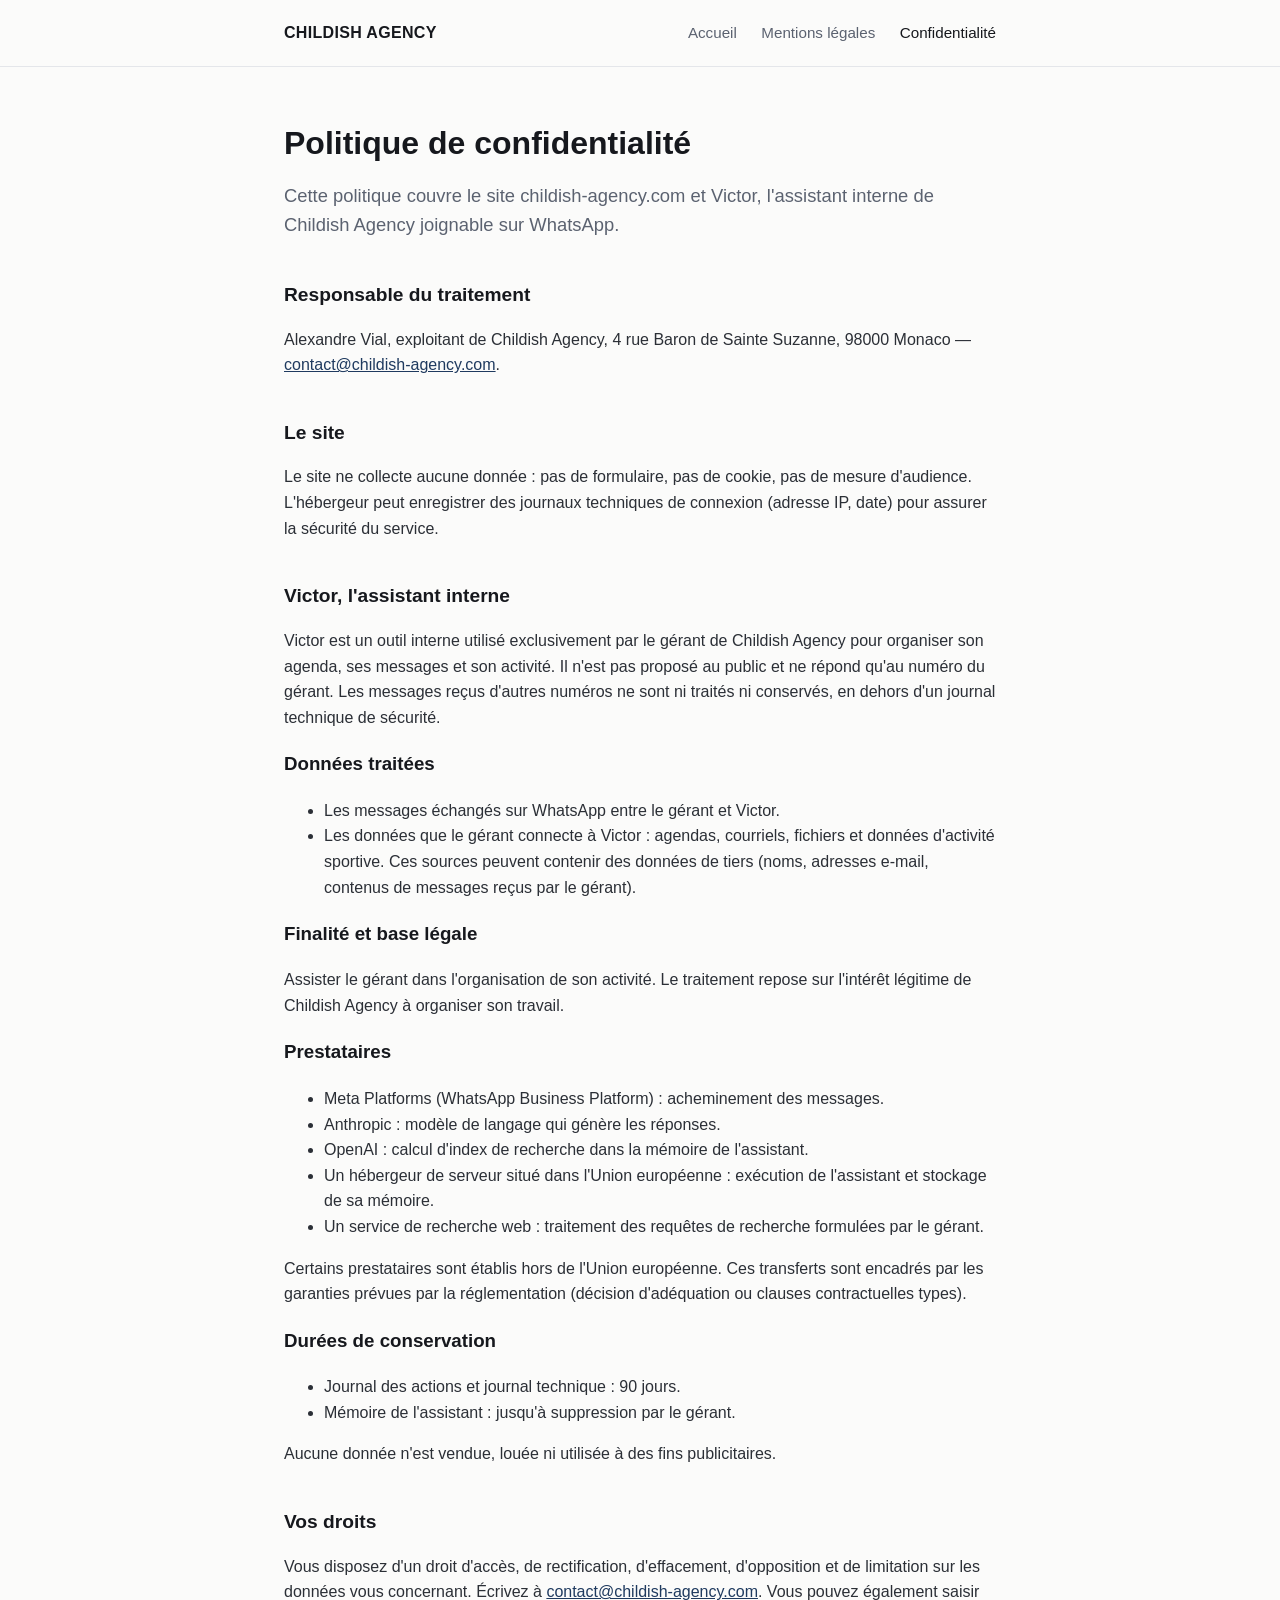
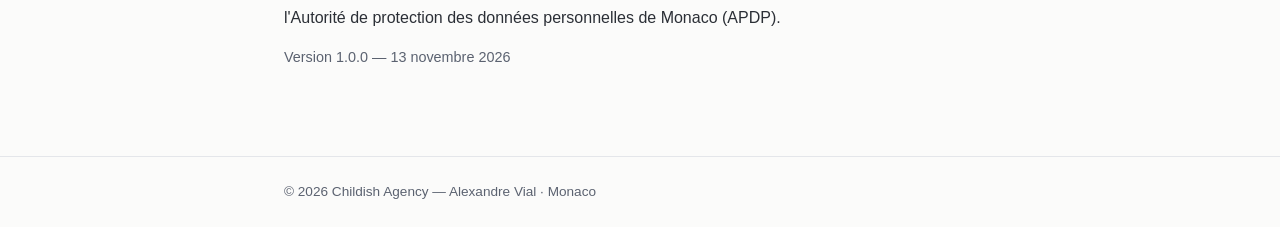
==== confidentialite.html @ 38850177 "Initial site v1.0.0: home, legal notice, privacy policy Co-Authored-By: Claude Opus 5.5 <noreply@ant" ====
<!DOCTYPE html>
<!-- © 2026 Alexandre Vial — Childish Agency. Tous droits réservés. v1.0.0 -->
<!-- owner: alexandre-vial / childish-site / 1.0.0 / 7c1d4e9a2b -->
<html lang="fr">
<head>
  <meta charset="utf-8">
  <meta name="viewport" content="width=device-width, initial-scale=1">
  <title>Politique de confidentialité — Childish Agency</title>
  <link rel="stylesheet" href="style.css">
</head>
<body>
  <header>
    <div class="wrap">
      <a class="brand" href="/">CHILDISH AGENCY</a>
      <nav>
        <a href="/">Accueil</a>
        <a href="mentions-legales.html">Mentions légales</a>
        <a href="confidentialite.html" aria-current="page">Confidentialité</a>
      </nav>
    </div>
  </header>

  <main>
    <div class="wrap">
      <h1>Politique de confidentialité</h1>
      <p class="lead">Cette politique couvre le site childish-agency.com et Victor, l'assistant interne de Childish Agency joignable sur WhatsApp.</p>

      <h2>Responsable du traitement</h2>
      <p>Alexandre Vial, exploitant de Childish Agency, 4 rue Baron de Sainte Suzanne, 98000 Monaco — <a href="mailto:contact@childish-agency.com">contact@childish-agency.com</a>.</p>

      <h2>Le site</h2>
      <p>Le site ne collecte aucune donnée : pas de formulaire, pas de cookie, pas de mesure d'audience. L'hébergeur peut enregistrer des journaux techniques de connexion (adresse IP, date) pour assurer la sécurité du service.</p>

      <h2>Victor, l'assistant interne</h2>
      <p>Victor est un outil interne utilisé exclusivement par le gérant de Childish Agency pour organiser son agenda, ses messages et son activité. Il n'est pas proposé au public et ne répond qu'au numéro du gérant. Les messages reçus d'autres numéros ne sont ni traités ni conservés, en dehors d'un journal technique de sécurité.</p>

      <h3>Données traitées</h3>
      <ul>
        <li>Les messages échangés sur WhatsApp entre le gérant et Victor.</li>
        <li>Les données que le gérant connecte à Victor : agendas, courriels, fichiers et données d'activité sportive. Ces sources peuvent contenir des données de tiers (noms, adresses e-mail, contenus de messages reçus par le gérant).</li>
      </ul>

      <h3>Finalité et base légale</h3>
      <p>Assister le gérant dans l'organisation de son activité. Le traitement repose sur l'intérêt légitime de Childish Agency à organiser son travail.</p>

      <h3>Prestataires</h3>
      <ul>
        <li>Meta Platforms (WhatsApp Business Platform) : acheminement des messages.</li>
        <li>Anthropic : modèle de langage qui génère les réponses.</li>
        <li>OpenAI : calcul d'index de recherche dans la mémoire de l'assistant.</li>
        <li>Un hébergeur de serveur situé dans l'Union européenne : exécution de l'assistant et stockage de sa mémoire.</li>
        <li>Un service de recherche web : traitement des requêtes de recherche formulées par le gérant.</li>
      </ul>
      <p>Certains prestataires sont établis hors de l'Union européenne. Ces transferts sont encadrés par les garanties prévues par la réglementation (décision d'adéquation ou clauses contractuelles types).</p>

      <h3>Durées de conservation</h3>
      <ul>
        <li>Journal des actions et journal technique : 90 jours.</li>
        <li>Mémoire de l'assistant : jusqu'à suppression par le gérant.</li>
      </ul>
      <p>Aucune donnée n'est vendue, louée ni utilisée à des fins publicitaires.</p>

      <h2>Vos droits</h2>
      <p>Vous disposez d'un droit d'accès, de rectification, d'effacement, d'opposition et de limitation sur les données vous concernant. Écrivez à <a href="mailto:contact@childish-agency.com">contact@childish-agency.com</a>. Vous pouvez également saisir l'Autorité de protection des données personnelles de Monaco (APDP).</p>

      <p class="meta">Version 1.0.0 — 13 novembre 2026</p>
    </div>
  </main>

  <footer>
    <div class="wrap">© 2026 Childish Agency — Alexandre Vial · Monaco</div>
  </footer>
</body>
</html>
---- style.css ----
/* © 2026 Alexandre Vial — Childish Agency. Tous droits réservés. v1.0.0 */
/* owner: alexandre-vial / childish-site / 1.0.0 */
:root {
  --ink: #16181d;
  --muted: #5b6270;
  --line: #e4e6ea;
  --bg: #fbfbfa;
  --accent: #1f3a5f;
}
* { box-sizing: border-box; }
html { -webkit-text-size-adjust: 100%; }
body {
  margin: 0;
  font-family: -apple-system, BlinkMacSystemFont, "Helvetica Neue", Arial, sans-serif;
  color: var(--ink);
  background: var(--bg);
  line-height: 1.6;
}
.wrap { max-width: 760px; margin: 0 auto; padding: 0 24px; }
header { border-bottom: 1px solid var(--line); }
header .wrap { display: flex; justify-content: space-between; align-items: center; padding-top: 20px; padding-bottom: 20px; }
.brand { font-weight: 700; letter-spacing: 0.02em; color: var(--ink); text-decoration: none; }
nav a { color: var(--muted); text-decoration: none; margin-left: 20px; font-size: 0.95rem; }
nav a:hover, nav a[aria-current="page"] { color: var(--ink); }
main { padding: 56px 0 72px; }
h1 { font-size: 2rem; line-height: 1.25; margin: 0 0 16px; }
h2 { font-size: 1.2rem; margin: 40px 0 8px; }
p, li { color: #2b2f36; }
.lead { font-size: 1.15rem; color: var(--muted); margin-bottom: 40px; }
.cards { display: grid; gap: 16px; grid-template-columns: repeat(auto-fit, minmax(210px, 1fr)); }
.card { background: #fff; border: 1px solid var(--line); border-radius: 10px; padding: 20px; }
.card h3 { margin: 0 0 8px; font-size: 1rem; }
.card p { margin: 0; font-size: 0.95rem; color: var(--muted); }
a { color: var(--accent); }
dl { display: grid; grid-template-columns: max-content 1fr; gap: 6px 20px; }
dt { color: var(--muted); }
dd { margin: 0; }
.meta { color: var(--muted); font-size: 0.9rem; }
footer { border-top: 1px solid var(--line); padding: 24px 0; font-size: 0.85rem; color: var(--muted); }
footer a { color: var(--muted); }
@media (max-width: 520px) {
  header .wrap { flex-direction: column; align-items: flex-start; gap: 8px; }
  nav a { margin: 0 16px 0 0; }
  dl { grid-template-columns: 1fr; }
  dt { margin-top: 8px; }
}
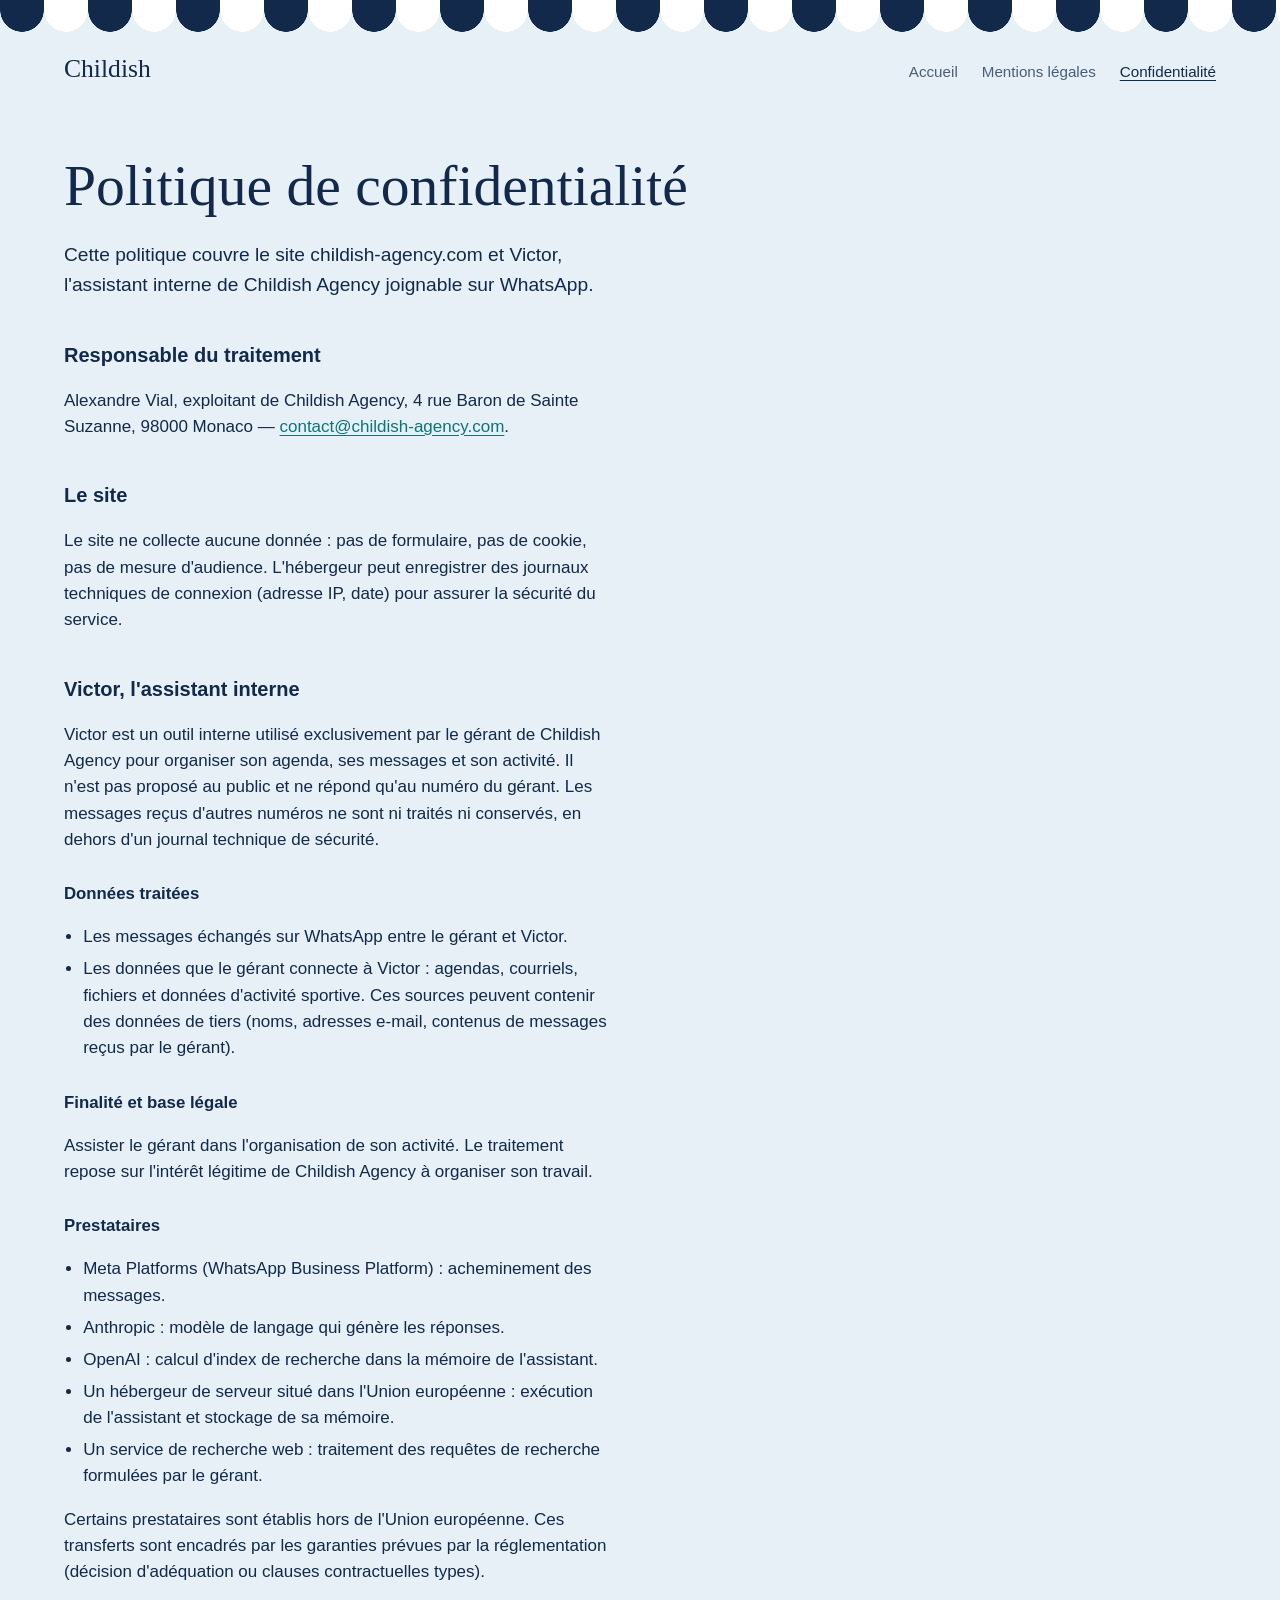
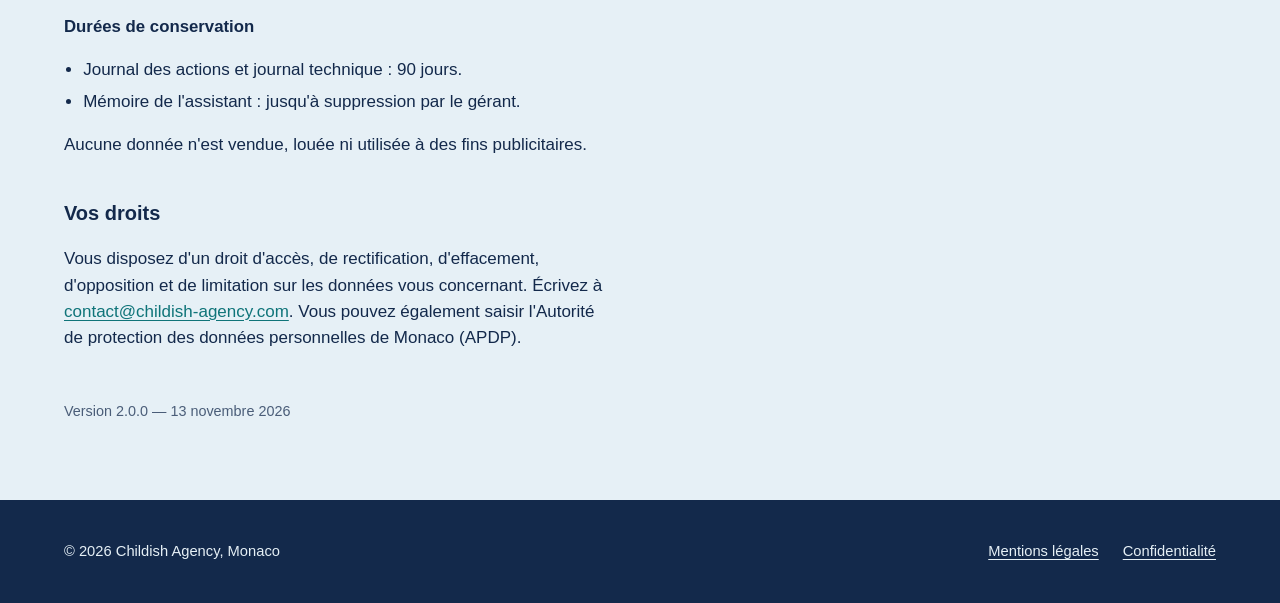
==== commit bece84dc: "Redesign v2.0.0: Riviera awning identity, self-hosted fonts Co-Authored-By: Claude Opus 5.5 <noreply" ====
--- a/confidentialite.html
+++ b/confidentialite.html
@@ -1,29 +1,30 @@
 <!DOCTYPE html>
-<!-- © 2026 Alexandre Vial — Childish Agency. Tous droits réservés. v1.0.0 -->
-<!-- owner: alexandre-vial / childish-site / 1.0.0 / 7c1d4e9a2b -->
+<!-- © 2026 Alexandre Vial — Childish Agency. Tous droits réservés. v2.0.0 -->
+<!-- owner: alexandre-vial / childish-site / 2.0.0 / 7c1d4e9a2b -->
 <html lang="fr">
 <head>
   <meta charset="utf-8">
   <meta name="viewport" content="width=device-width, initial-scale=1">
   <title>Politique de confidentialité — Childish Agency</title>
+  <meta name="theme-color" content="#13294b">
   <link rel="stylesheet" href="style.css">
 </head>
 <body>
-  <header>
-    <div class="wrap">
-      <a class="brand" href="/">CHILDISH AGENCY</a>
-      <nav>
-        <a href="/">Accueil</a>
-        <a href="mentions-legales.html">Mentions légales</a>
-        <a href="confidentialite.html" aria-current="page">Confidentialité</a>
-      </nav>
-    </div>
+  <div class="awning awning--slim" aria-hidden="true"></div>
+
+  <header class="wrap site-head">
+    <a class="mark" href="/" aria-label="Childish Agency, accueil">Childish</a>
+    <nav aria-label="Navigation principale">
+      <a href="/">Accueil</a>
+      <a href="mentions-legales.html">Mentions légales</a>
+      <a href="confidentialite.html" aria-current="page">Confidentialité</a>
+    </nav>
   </header>
 
-  <main>
-    <div class="wrap">
+  <main class="wrap page">
       <h1>Politique de confidentialité</h1>
-      <p class="lead">Cette politique couvre le site childish-agency.com et Victor, l'assistant interne de Childish Agency joignable sur WhatsApp.</p>
+      <div class="prose">
+      <p class="intro">Cette politique couvre le site childish-agency.com et Victor, l'assistant interne de Childish Agency joignable sur WhatsApp.</p>
 
       <h2>Responsable du traitement</h2>
       <p>Alexandre Vial, exploitant de Childish Agency, 4 rue Baron de Sainte Suzanne, 98000 Monaco — <a href="mailto:contact@childish-agency.com">contact@childish-agency.com</a>.</p>
@@ -63,12 +64,18 @@
       <h2>Vos droits</h2>
       <p>Vous disposez d'un droit d'accès, de rectification, d'effacement, d'opposition et de limitation sur les données vous concernant. Écrivez à <a href="mailto:contact@childish-agency.com">contact@childish-agency.com</a>. Vous pouvez également saisir l'Autorité de protection des données personnelles de Monaco (APDP).</p>
 
-      <p class="meta">Version 1.0.0 — 13 novembre 2026</p>
-    </div>
+      <p class="version">Version 2.0.0 — 13 novembre 2026</p>
+      </div>
   </main>
 
-  <footer>
-    <div class="wrap">© 2026 Childish Agency — Alexandre Vial · Monaco</div>
+  <footer class="site-foot">
+    <div class="wrap">
+      <p>© 2026 Childish Agency, Monaco</p>
+      <nav aria-label="Informations légales">
+        <a href="mentions-legales.html">Mentions légales</a>
+        <a href="confidentialite.html">Confidentialité</a>
+      </nav>
+    </div>
   </footer>
 </body>
 </html>
--- a/style.css
+++ b/style.css
@@ -1,46 +1,186 @@
-/* © 2026 Alexandre Vial — Childish Agency. Tous droits réservés. v1.0.0 */
-/* owner: alexandre-vial / childish-site / 1.0.0 */
+/* © 2026 Alexandre Vial — Childish Agency. Tous droits réservés. v2.0.0 */
+/* owner: alexandre-vial / childish-site / 2.0.0 / 7c1d4e9a2b */
+
+@font-face {
+  font-family: "Shrikhand";
+  src: url("fonts/shrikhand-latin-400-normal.woff2") format("woff2");
+  font-weight: 400; font-style: normal; font-display: swap;
+}
+@font-face {
+  font-family: "Schibsted Grotesk";
+  src: url("fonts/schibsted-grotesk-latin-400-normal.woff2") format("woff2");
+  font-weight: 400; font-style: normal; font-display: swap;
+}
+@font-face {
+  font-family: "Schibsted Grotesk";
+  src: url("fonts/schibsted-grotesk-latin-500-normal.woff2") format("woff2");
+  font-weight: 500; font-style: normal; font-display: swap;
+}
+@font-face {
+  font-family: "Schibsted Grotesk";
+  src: url("fonts/schibsted-grotesk-latin-700-normal.woff2") format("woff2");
+  font-weight: 700; font-style: normal; font-display: swap;
+}
+
 :root {
-  --ink: #16181d;
-  --muted: #5b6270;
-  --line: #e4e6ea;
-  --bg: #fbfbfa;
-  --accent: #1f3a5f;
+  --marine: #13294b;   /* ink */
+  --ciel: #e6f0f6;     /* page */
+  --citron: #f3d547;   /* contact, buttons */
+  --blanc: #ffffff;
+  --piscine: #0f7479;  /* links, focus */
+  --brume: #4a5d78;    /* secondary text */
+
+  --display: "Shrikhand", Georgia, serif;
+  --text: "Schibsted Grotesk", -apple-system, "Helvetica Neue", Arial, sans-serif;
+
+  --stripe: 44px;
+  --scallop: 22px;
+  --measure: 34rem;
 }
+
 * { box-sizing: border-box; }
 html { -webkit-text-size-adjust: 100%; }
 body {
   margin: 0;
-  font-family: -apple-system, BlinkMacSystemFont, "Helvetica Neue", Arial, sans-serif;
-  color: var(--ink);
-  background: var(--bg);
-  line-height: 1.6;
+  background: var(--ciel);
+  color: var(--marine);
+  font-family: var(--text);
+  font-size: 1.0625rem;
+  line-height: 1.55;
 }
-.wrap { max-width: 760px; margin: 0 auto; padding: 0 24px; }
-header { border-bottom: 1px solid var(--line); }
-header .wrap { display: flex; justify-content: space-between; align-items: center; padding-top: 20px; padding-bottom: 20px; }
-.brand { font-weight: 700; letter-spacing: 0.02em; color: var(--ink); text-decoration: none; }
-nav a { color: var(--muted); text-decoration: none; margin-left: 20px; font-size: 0.95rem; }
-nav a:hover, nav a[aria-current="page"] { color: var(--ink); }
-main { padding: 56px 0 72px; }
-h1 { font-size: 2rem; line-height: 1.25; margin: 0 0 16px; }
-h2 { font-size: 1.2rem; margin: 40px 0 8px; }
-p, li { color: #2b2f36; }
-.lead { font-size: 1.15rem; color: var(--muted); margin-bottom: 40px; }
-.cards { display: grid; gap: 16px; grid-template-columns: repeat(auto-fit, minmax(210px, 1fr)); }
-.card { background: #fff; border: 1px solid var(--line); border-radius: 10px; padding: 20px; }
-.card h3 { margin: 0 0 8px; font-size: 1rem; }
-.card p { margin: 0; font-size: 0.95rem; color: var(--muted); }
-a { color: var(--accent); }
-dl { display: grid; grid-template-columns: max-content 1fr; gap: 6px 20px; }
-dt { color: var(--muted); }
-dd { margin: 0; }
-.meta { color: var(--muted); font-size: 0.9rem; }
-footer { border-top: 1px solid var(--line); padding: 24px 0; font-size: 0.85rem; color: var(--muted); }
-footer a { color: var(--muted); }
-@media (max-width: 520px) {
-  header .wrap { flex-direction: column; align-items: flex-start; gap: 8px; }
-  nav a { margin: 0 16px 0 0; }
-  dl { grid-template-columns: 1fr; }
-  dt { margin-top: 8px; }
+a { color: var(--piscine); text-underline-offset: 0.18em; }
+a:hover { color: var(--marine); }
+:focus-visible { outline: 3px solid var(--piscine); outline-offset: 3px; border-radius: 2px; }
+
+.wrap { width: min(72rem, 100% - 3rem); margin-inline: auto; }
+
+/* The awning: the page's one bold element. Navy and white stripes,
+   each ending in a scallop, like a Riviera beach-club valance. */
+.awning {
+  height: calc(var(--scallop) + 34px);
+  background: repeating-linear-gradient(90deg,
+    var(--marine) 0 var(--stripe),
+    var(--blanc) var(--stripe) calc(var(--stripe) * 2));
+  -webkit-mask:
+    linear-gradient(#000 0 0) top / 100% calc(100% - var(--scallop)) no-repeat,
+    radial-gradient(circle at 50% 0, #000 calc(var(--scallop) - 0.5px), transparent var(--scallop))
+      bottom left / var(--stripe) var(--scallop) repeat-x;
+          mask:
+    linear-gradient(#000 0 0) top / 100% calc(100% - var(--scallop)) no-repeat,
+    radial-gradient(circle at 50% 0, #000 calc(var(--scallop) - 0.5px), transparent var(--scallop))
+      bottom left / var(--stripe) var(--scallop) repeat-x;
 }
+.awning--slim { height: calc(var(--scallop) + 10px); }
+
+/* Header */
+.site-head {
+  display: flex; justify-content: space-between; align-items: baseline;
+  gap: 1rem; flex-wrap: wrap;
+  padding-block: 1.5rem 0;
+}
+.site-head .mark {
+  font-family: var(--display); font-size: 1.6rem; line-height: 1;
+  color: var(--marine); text-decoration: none;
+}
+.site-head nav { display: flex; gap: 1.5rem; font-size: 0.95rem; }
+.site-head nav a { color: var(--brume); text-decoration: none; }
+.site-head nav a:hover, .site-head nav a[aria-current="page"] { color: var(--marine); text-decoration: underline; }
+
+/* Home hero */
+.hero { padding-block: clamp(3rem, 9vw, 7rem) clamp(3rem, 7vw, 5.5rem); }
+.wordmark {
+  margin: 0;
+  font-family: var(--display); font-weight: 400;
+  font-size: clamp(4.5rem, 17vw, 13.5rem);
+  line-height: 0.85; letter-spacing: -0.01em;
+  color: var(--marine);
+}
+.wordmark .sub {
+  display: block;
+  margin-top: 0.9rem; margin-left: 0.4rem;
+  font-family: var(--text); font-weight: 500;
+  font-size: clamp(1.1rem, 2.2vw, 1.5rem);
+  letter-spacing: 0.01em; line-height: 1.2;
+}
+.hero p {
+  max-width: var(--measure);
+  margin: 2.25rem 0 0 0.4rem;
+  font-size: clamp(1.15rem, 1.8vw, 1.35rem); line-height: 1.5;
+}
+.button {
+  display: inline-block; margin: 2rem 0 0 0.4rem;
+  padding: 0.85rem 1.4rem;
+  background: var(--citron); color: var(--marine);
+  font-weight: 700; text-decoration: none;
+  border-radius: 999px;
+  box-shadow: inset 0 0 0 2px var(--marine);
+}
+.button:hover { background: var(--marine); color: var(--citron); }
+
+/* Activities: heading left, text right, no cards */
+.activities { background: var(--blanc); padding-block: clamp(3rem, 7vw, 5rem); }
+.activities h2 {
+  margin: 0 0 2.5rem;
+  font-size: 1rem; font-weight: 500; color: var(--brume);
+}
+.activity {
+  display: grid; grid-template-columns: minmax(12rem, 22rem) minmax(0, var(--measure));
+  gap: 0.5rem 3rem; padding-block: 1.75rem;
+  border-top: 2px solid var(--marine);
+}
+.activity:last-child { border-bottom: 2px solid var(--marine); }
+.activity h3 {
+  margin: 0;
+  font-family: var(--display); font-weight: 400;
+  font-size: clamp(1.6rem, 3vw, 2.1rem); line-height: 1.1;
+}
+.activity p { margin: 0.3rem 0 0; }
+
+/* Contact */
+.contact { padding-block: clamp(3rem, 7vw, 5rem); }
+.contact-panel {
+  background: var(--citron);
+  border-radius: 28px;
+  padding: clamp(2rem, 5vw, 3.5rem);
+}
+.contact-panel h2 { margin: 0 0 0.75rem; font-size: 1.1rem; font-weight: 500; }
+.contact-panel a {
+  font-family: var(--display); color: var(--marine);
+  font-size: clamp(1.5rem, 4.6vw, 3.2rem); line-height: 1.15;
+  text-decoration-thickness: 3px; overflow-wrap: anywhere;
+}
+.contact-panel p { margin: 1rem 0 0; max-width: var(--measure); }
+
+/* Inner pages */
+.page { padding-block: clamp(2.5rem, 6vw, 4.5rem) 4rem; }
+.page h1 {
+  margin: 0 0 1.5rem;
+  font-family: var(--display); font-weight: 400;
+  font-size: clamp(2.4rem, 6vw, 3.6rem); line-height: 1.05;
+}
+.page .intro { font-size: 1.2rem; max-width: var(--measure); }
+.prose { max-width: var(--measure); }
+.prose h2 { margin: 2.5rem 0 0.5rem; font-size: 1.25rem; font-weight: 700; }
+.prose h3 { margin: 1.75rem 0 0.4rem; font-size: 1.05rem; font-weight: 700; }
+.prose ul { padding-left: 1.2rem; }
+.prose li { margin-bottom: 0.35rem; }
+.facts { display: grid; grid-template-columns: max-content 1fr; gap: 0.45rem 1.75rem; margin: 0; }
+.facts dt { color: var(--brume); }
+.facts dd { margin: 0; }
+.version { margin-top: 3rem; color: var(--brume); font-size: 0.9rem; }
+
+/* Footer */
+.site-foot { background: var(--marine); color: var(--ciel); padding-block: 2.5rem; font-size: 0.92rem; }
+.site-foot .wrap { display: flex; justify-content: space-between; gap: 1rem 2rem; flex-wrap: wrap; }
+.site-foot p { margin: 0; }
+.site-foot nav { display: flex; gap: 1.5rem; }
+.site-foot a { color: var(--ciel); }
+.site-foot a:hover { color: var(--citron); }
+.site-foot :focus-visible { outline-color: var(--citron); }
+
+@media (max-width: 720px) {
+  :root { --stripe: 32px; --scallop: 16px; }
+  .activity { grid-template-columns: 1fr; }
+  .facts { grid-template-columns: 1fr; gap: 0.1rem; }
+  .facts dt { margin-top: 0.75rem; }
+}
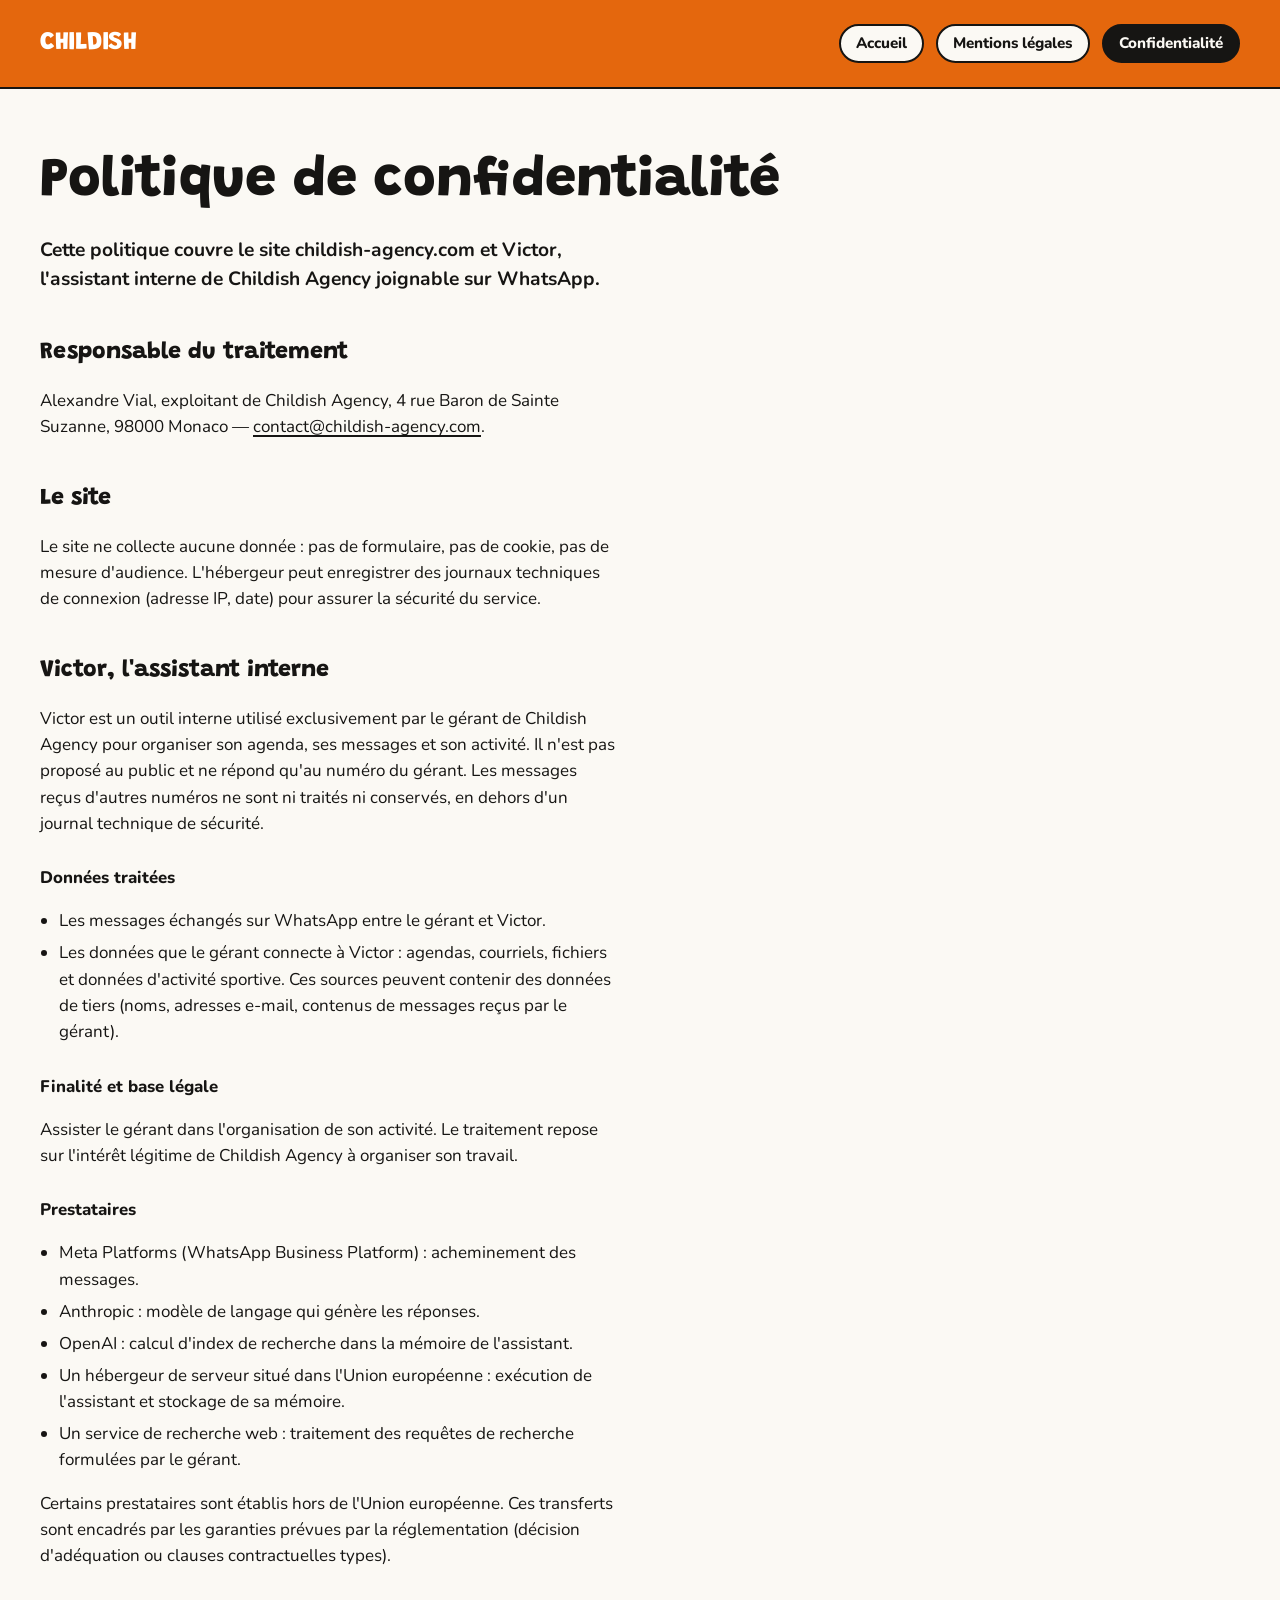
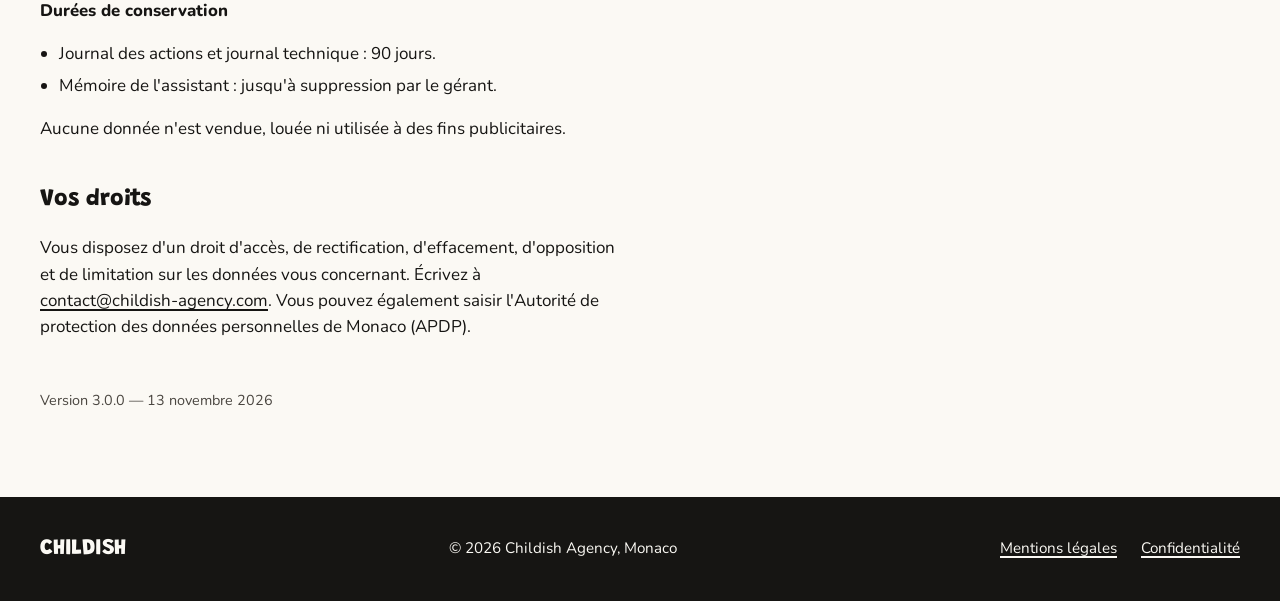
==== commit 14ec03ed: "v3.0.0: apply CHILDISH design system (charte colours, Grandstander/Nunito, sticker style) Co-Authore" ====
--- a/confidentialite.html
+++ b/confidentialite.html
@@ -1,25 +1,25 @@
 <!DOCTYPE html>
-<!-- © 2026 Alexandre Vial — Childish Agency. Tous droits réservés. v2.0.0 -->
-<!-- owner: alexandre-vial / childish-site / 2.0.0 / 7c1d4e9a2b -->
+<!-- © 2026 Alexandre Vial — Childish Agency. Tous droits réservés. v3.0.0 -->
+<!-- owner: alexandre-vial / childish-site / 3.0.0 / 7c1d4e9a2b -->
 <html lang="fr">
 <head>
   <meta charset="utf-8">
   <meta name="viewport" content="width=device-width, initial-scale=1">
   <title>Politique de confidentialité — Childish Agency</title>
-  <meta name="theme-color" content="#13294b">
+  <meta name="theme-color" content="#e4670d">
   <link rel="stylesheet" href="style.css">
 </head>
 <body>
-  <div class="awning awning--slim" aria-hidden="true"></div>
-
+  <div class="page-band">
   <header class="wrap site-head">
-    <a class="mark" href="/" aria-label="Childish Agency, accueil">Childish</a>
+    <a class="wordmark" href="/" aria-label="Childish Agency, accueil">Childish</a>
     <nav aria-label="Navigation principale">
       <a href="/">Accueil</a>
       <a href="mentions-legales.html">Mentions légales</a>
       <a href="confidentialite.html" aria-current="page">Confidentialité</a>
     </nav>
   </header>
+  </div>
 
   <main class="wrap page">
       <h1>Politique de confidentialité</h1>
@@ -64,12 +64,13 @@
       <h2>Vos droits</h2>
       <p>Vous disposez d'un droit d'accès, de rectification, d'effacement, d'opposition et de limitation sur les données vous concernant. Écrivez à <a href="mailto:contact@childish-agency.com">contact@childish-agency.com</a>. Vous pouvez également saisir l'Autorité de protection des données personnelles de Monaco (APDP).</p>
 
-      <p class="version">Version 2.0.0 — 13 novembre 2026</p>
+      <p class="version">Version 3.0.0 — 13 novembre 2026</p>
       </div>
   </main>
 
   <footer class="site-foot">
     <div class="wrap">
+      <span class="wordmark" aria-hidden="true">Childish</span>
       <p>© 2026 Childish Agency, Monaco</p>
       <nav aria-label="Informations légales">
         <a href="mentions-legales.html">Mentions légales</a>
--- a/style.css
+++ b/style.css
@@ -1,186 +1,186 @@
-/* © 2026 Alexandre Vial — Childish Agency. Tous droits réservés. v2.0.0 */
-/* owner: alexandre-vial / childish-site / 2.0.0 / 7c1d4e9a2b */
+/* © 2026 Alexandre Vial — Childish Agency. Tous droits réservés. v3.0.0 */
+/* owner: alexandre-vial / childish-site / 3.0.0 / 7c1d4e9a2b */
+/* Tokens from the CHILDISH Design System (charte graphique). Fonts self-hosted. */
 
-@font-face {
-  font-family: "Shrikhand";
-  src: url("fonts/shrikhand-latin-400-normal.woff2") format("woff2");
-  font-weight: 400; font-style: normal; font-display: swap;
-}
-@font-face {
-  font-family: "Schibsted Grotesk";
-  src: url("fonts/schibsted-grotesk-latin-400-normal.woff2") format("woff2");
-  font-weight: 400; font-style: normal; font-display: swap;
-}
-@font-face {
-  font-family: "Schibsted Grotesk";
-  src: url("fonts/schibsted-grotesk-latin-500-normal.woff2") format("woff2");
-  font-weight: 500; font-style: normal; font-display: swap;
-}
-@font-face {
-  font-family: "Schibsted Grotesk";
-  src: url("fonts/schibsted-grotesk-latin-700-normal.woff2") format("woff2");
-  font-weight: 700; font-style: normal; font-display: swap;
-}
+@font-face { font-family: "Grandstander"; src: url("fonts/grandstander-latin-700-normal.woff2") format("woff2"); font-weight: 700; font-display: swap; }
+@font-face { font-family: "Grandstander"; src: url("fonts/grandstander-latin-800-normal.woff2") format("woff2"); font-weight: 800; font-display: swap; }
+@font-face { font-family: "Nunito"; src: url("fonts/nunito-latin-400-normal.woff2") format("woff2"); font-weight: 400; font-display: swap; }
+@font-face { font-family: "Nunito"; src: url("fonts/nunito-latin-700-normal.woff2") format("woff2"); font-weight: 700; font-display: swap; }
+@font-face { font-family: "Nunito"; src: url("fonts/nunito-latin-800-normal.woff2") format("woff2"); font-weight: 800; font-display: swap; }
 
 :root {
-  --marine: #13294b;   /* ink */
-  --ciel: #e6f0f6;     /* page */
-  --citron: #f3d547;   /* contact, buttons */
-  --blanc: #ffffff;
-  --piscine: #0f7479;  /* links, focus */
-  --brume: #4a5d78;    /* secondary text */
+  /* Charte graphique */
+  --c-beige: #d1cdc2;
+  --c-blue: #a2d9ed;
+  --c-rose: #da7eb2;
+  --c-orange: #e4670d;
+  /* Ink & paper */
+  --c-ink: #161513;
+  --c-ink-soft: #4a4640;
+  --c-paper: #fbf9f4;
+  --c-white: #ffffff;
+  /* Tints */
+  --c-orange-tint: #f6d8bf;
+  --c-rose-tint: #f1d3e4;
+  --c-blue-tint: #dcf0f8;
+  --c-beige-tint: #e8e5dd;
 
-  --display: "Shrikhand", Georgia, serif;
-  --text: "Schibsted Grotesk", -apple-system, "Helvetica Neue", Arial, sans-serif;
+  --font-display: "Grandstander", "Comic Sans MS", system-ui, sans-serif;
+  --font-text: "Nunito", system-ui, -apple-system, sans-serif;
 
-  --stripe: 44px;
-  --scallop: 22px;
-  --measure: 34rem;
+  --radius-md: 14px;
+  --radius-lg: 22px;
+  --radius-xl: 32px;
+  --radius-pill: 999px;
+  --border: 2.5px solid var(--c-ink);
+  --shadow-sticker: 4px 4px 0 var(--c-ink);
+  --shadow-sticker-lg: 6px 6px 0 var(--c-ink);
+  --shadow-pressed: 1px 1px 0 var(--c-ink);
+  --ease-out: cubic-bezier(.22,.61,.36,1);
+
+  --container: 1200px;
+  --measure: 36rem;
 }
 
 * { box-sizing: border-box; }
 html { -webkit-text-size-adjust: 100%; }
 body {
   margin: 0;
-  background: var(--ciel);
-  color: var(--marine);
-  font-family: var(--text);
+  background: var(--c-paper);
+  color: var(--c-ink);
+  font-family: var(--font-text);
   font-size: 1.0625rem;
   line-height: 1.55;
 }
-a { color: var(--piscine); text-underline-offset: 0.18em; }
-a:hover { color: var(--marine); }
-:focus-visible { outline: 3px solid var(--piscine); outline-offset: 3px; border-radius: 2px; }
+a { color: var(--c-ink); text-decoration-thickness: 2px; text-underline-offset: 0.18em; }
+a:hover { text-decoration-color: var(--c-orange); }
+:focus-visible { outline: 3px solid var(--c-ink); outline-offset: 3px; border-radius: 6px; }
 
-.wrap { width: min(72rem, 100% - 3rem); margin-inline: auto; }
+.wrap { width: min(var(--container), 100% - 3rem); margin-inline: auto; }
 
-/* The awning: the page's one bold element. Navy and white stripes,
-   each ending in a scallop, like a Riviera beach-club valance. */
-.awning {
-  height: calc(var(--scallop) + 34px);
-  background: repeating-linear-gradient(90deg,
-    var(--marine) 0 var(--stripe),
-    var(--blanc) var(--stripe) calc(var(--stripe) * 2));
-  -webkit-mask:
-    linear-gradient(#000 0 0) top / 100% calc(100% - var(--scallop)) no-repeat,
-    radial-gradient(circle at 50% 0, #000 calc(var(--scallop) - 0.5px), transparent var(--scallop))
-      bottom left / var(--stripe) var(--scallop) repeat-x;
-          mask:
-    linear-gradient(#000 0 0) top / 100% calc(100% - var(--scallop)) no-repeat,
-    radial-gradient(circle at 50% 0, #000 calc(var(--scallop) - 0.5px), transparent var(--scallop))
-      bottom left / var(--stripe) var(--scallop) repeat-x;
+/* Wordmark: always all caps */
+.wordmark {
+  font-family: var(--font-display); font-weight: 800;
+  text-transform: uppercase; letter-spacing: -0.01em; line-height: 0.9;
+  color: var(--c-white); text-decoration: none;
 }
-.awning--slim { height: calc(var(--scallop) + 10px); }
+.wordmark img { display: block; width: 100%; height: auto; }
 
-/* Header */
+/* Header bar, sits on the orange */
 .site-head {
-  display: flex; justify-content: space-between; align-items: baseline;
-  gap: 1rem; flex-wrap: wrap;
-  padding-block: 1.5rem 0;
+  display: flex; justify-content: space-between; align-items: center;
+  gap: 1rem; flex-wrap: wrap; padding-block: 1.5rem;
 }
-.site-head .mark {
-  font-family: var(--display); font-size: 1.6rem; line-height: 1;
-  color: var(--marine); text-decoration: none;
+.site-head .wordmark { font-size: 1.6rem; }
+.site-head nav { display: flex; gap: 0.75rem; flex-wrap: wrap; }
+.site-head nav a {
+  font-weight: 800; font-size: 0.95rem; text-decoration: none;
+  color: var(--c-ink); background: var(--c-paper);
+  border: var(--border); border-radius: var(--radius-pill);
+  padding: 0.35rem 0.95rem;
 }
-.site-head nav { display: flex; gap: 1.5rem; font-size: 0.95rem; }
-.site-head nav a { color: var(--brume); text-decoration: none; }
-.site-head nav a:hover, .site-head nav a[aria-current="page"] { color: var(--marine); text-decoration: underline; }
+.site-head nav a[aria-current="page"] { background: var(--c-ink); color: var(--c-paper); }
 
-/* Home hero */
-.hero { padding-block: clamp(3rem, 9vw, 7rem) clamp(3rem, 7vw, 5.5rem); }
-.wordmark {
-  margin: 0;
-  font-family: var(--display); font-weight: 400;
-  font-size: clamp(4.5rem, 17vw, 13.5rem);
-  line-height: 0.85; letter-spacing: -0.01em;
-  color: var(--marine);
-}
-.wordmark .sub {
-  display: block;
-  margin-top: 0.9rem; margin-left: 0.4rem;
-  font-family: var(--text); font-weight: 500;
-  font-size: clamp(1.1rem, 2.2vw, 1.5rem);
-  letter-spacing: 0.01em; line-height: 1.2;
-}
+/* Orange owns the hero */
+.hero-band { background: var(--c-orange); border-bottom: var(--border); }
+.hero { padding-block: clamp(2rem, 6vw, 5rem) clamp(3.5rem, 8vw, 6.5rem); }
+.hero h1 { margin: 0; }
+.hero .wordmark { display: block; font-size: clamp(4.25rem, 16.5vw, 13rem); }
 .hero p {
   max-width: var(--measure);
-  margin: 2.25rem 0 0 0.4rem;
-  font-size: clamp(1.15rem, 1.8vw, 1.35rem); line-height: 1.5;
+  margin: 2rem 0 0;
+  font-size: clamp(1.15rem, 1.9vw, 1.4rem); font-weight: 700; line-height: 1.45;
 }
+
+/* Sticker button */
 .button {
-  display: inline-block; margin: 2rem 0 0 0.4rem;
-  padding: 0.85rem 1.4rem;
-  background: var(--citron); color: var(--marine);
-  font-weight: 700; text-decoration: none;
-  border-radius: 999px;
-  box-shadow: inset 0 0 0 2px var(--marine);
+  display: inline-block;
+  font-family: var(--font-display); font-weight: 800; font-size: 1.15rem;
+  color: var(--c-ink); text-decoration: none;
+  background: var(--c-paper);
+  border: var(--border); border-radius: var(--radius-pill);
+  padding: 0.8rem 1.5rem;
+  box-shadow: var(--shadow-sticker);
+  transition: transform 120ms var(--ease-out), box-shadow 120ms var(--ease-out);
 }
-.button:hover { background: var(--marine); color: var(--citron); }
+.button:hover { transform: translate(-1px, -1px); box-shadow: var(--shadow-sticker-lg); }
+.button:active { transform: translate(3px, 3px); box-shadow: var(--shadow-pressed); }
+.hero .button { margin-top: 2.25rem; }
 
-/* Activities: heading left, text right, no cards */
-.activities { background: var(--blanc); padding-block: clamp(3rem, 7vw, 5rem); }
-.activities h2 {
+/* Activities: three sticker cards on paper */
+.activities { padding-block: clamp(3.5rem, 8vw, 6rem); }
+.section-title {
   margin: 0 0 2.5rem;
-  font-size: 1rem; font-weight: 500; color: var(--brume);
+  font-family: var(--font-display); font-weight: 800;
+  font-size: clamp(2rem, 4.5vw, 3rem); line-height: 1.05;
 }
-.activity {
-  display: grid; grid-template-columns: minmax(12rem, 22rem) minmax(0, var(--measure));
-  gap: 0.5rem 3rem; padding-block: 1.75rem;
-  border-top: 2px solid var(--marine);
+.cards {
+  display: grid; gap: 1.75rem;
+  grid-template-columns: repeat(auto-fit, minmax(16rem, 1fr));
+  list-style: none; margin: 0; padding: 0;
 }
-.activity:last-child { border-bottom: 2px solid var(--marine); }
-.activity h3 {
-  margin: 0;
-  font-family: var(--display); font-weight: 400;
-  font-size: clamp(1.6rem, 3vw, 2.1rem); line-height: 1.1;
+.card {
+  background: var(--c-white);
+  border: var(--border); border-radius: var(--radius-lg);
+  box-shadow: var(--shadow-sticker);
+  padding: 1.75rem 1.6rem 1.9rem;
 }
-.activity p { margin: 0.3rem 0 0; }
+.card--orange { background: var(--c-orange-tint); }
+.card--rose { background: var(--c-rose-tint); }
+.card--blue { background: var(--c-blue-tint); }
+.card h3 {
+  margin: 0 0 0.6rem;
+  font-family: var(--font-display); font-weight: 800;
+  font-size: 1.6rem; line-height: 1.1;
+}
+.card p { margin: 0; }
 
-/* Contact */
-.contact { padding-block: clamp(3rem, 7vw, 5rem); }
-.contact-panel {
-  background: var(--citron);
-  border-radius: 28px;
-  padding: clamp(2rem, 5vw, 3.5rem);
-}
-.contact-panel h2 { margin: 0 0 0.75rem; font-size: 1.1rem; font-weight: 500; }
-.contact-panel a {
-  font-family: var(--display); color: var(--marine);
-  font-size: clamp(1.5rem, 4.6vw, 3.2rem); line-height: 1.15;
-  text-decoration-thickness: 3px; overflow-wrap: anywhere;
-}
-.contact-panel p { margin: 1rem 0 0; max-width: var(--measure); }
+/* Contact: blue owns this block */
+.contact-band { background: var(--c-blue); border-block: var(--border); }
+.contact { padding-block: clamp(3.5rem, 8vw, 6rem); }
+.contact h2 { margin: 0 0 1rem; font-family: var(--font-display); font-weight: 800; font-size: clamp(2rem, 5vw, 3.4rem); line-height: 1.05; }
+.contact p { margin: 0 0 2rem; max-width: var(--measure); font-size: 1.15rem; }
+.contact .button { background: var(--c-orange); }
+.contact .address { display: block; margin-top: 1.25rem; font-weight: 700; }
 
 /* Inner pages */
-.page { padding-block: clamp(2.5rem, 6vw, 4.5rem) 4rem; }
+.page-band { background: var(--c-orange); border-bottom: var(--border); }
+.page { padding-block: clamp(2.5rem, 6vw, 4rem) 4.5rem; }
 .page h1 {
   margin: 0 0 1.5rem;
-  font-family: var(--display); font-weight: 400;
-  font-size: clamp(2.4rem, 6vw, 3.6rem); line-height: 1.05;
+  font-family: var(--font-display); font-weight: 800;
+  font-size: clamp(2.4rem, 6vw, 3.5rem); line-height: 1.05;
 }
-.page .intro { font-size: 1.2rem; max-width: var(--measure); }
+.page .intro { font-size: 1.2rem; font-weight: 700; max-width: var(--measure); }
 .prose { max-width: var(--measure); }
-.prose h2 { margin: 2.5rem 0 0.5rem; font-size: 1.25rem; font-weight: 700; }
-.prose h3 { margin: 1.75rem 0 0.4rem; font-size: 1.05rem; font-weight: 700; }
+.prose h2 { margin: 2.5rem 0 0.5rem; font-family: var(--font-display); font-weight: 800; font-size: 1.45rem; }
+.prose h3 { margin: 1.75rem 0 0.4rem; font-size: 1.05rem; font-weight: 800; }
 .prose ul { padding-left: 1.2rem; }
 .prose li { margin-bottom: 0.35rem; }
-.facts { display: grid; grid-template-columns: max-content 1fr; gap: 0.45rem 1.75rem; margin: 0; }
-.facts dt { color: var(--brume); }
-.facts dd { margin: 0; }
-.version { margin-top: 3rem; color: var(--brume); font-size: 0.9rem; }
+.facts {
+  display: grid; grid-template-columns: max-content 1fr; gap: 0.5rem 1.75rem; margin: 0;
+  background: var(--c-white); border: var(--border); border-radius: var(--radius-lg);
+  box-shadow: var(--shadow-sticker); padding: 1.4rem 1.6rem;
+}
+.facts dt { color: var(--c-ink-soft); }
+.facts dd { margin: 0; font-weight: 700; }
+.version { margin-top: 3rem; color: var(--c-ink-soft); font-size: 0.9rem; }
 
 /* Footer */
-.site-foot { background: var(--marine); color: var(--ciel); padding-block: 2.5rem; font-size: 0.92rem; }
-.site-foot .wrap { display: flex; justify-content: space-between; gap: 1rem 2rem; flex-wrap: wrap; }
+.site-foot { background: var(--c-ink); color: var(--c-paper); padding-block: 2.5rem; font-size: 0.95rem; }
+.site-foot .wrap { display: flex; justify-content: space-between; align-items: center; gap: 1rem 2rem; flex-wrap: wrap; }
 .site-foot p { margin: 0; }
+.site-foot .wordmark { font-size: 1.4rem; color: var(--c-paper); }
 .site-foot nav { display: flex; gap: 1.5rem; }
-.site-foot a { color: var(--ciel); }
-.site-foot a:hover { color: var(--citron); }
-.site-foot :focus-visible { outline-color: var(--citron); }
+.site-foot a { color: var(--c-paper); }
+.site-foot a:hover { text-decoration-color: var(--c-orange); }
+.site-foot :focus-visible { outline-color: var(--c-paper); }
 
-@media (max-width: 720px) {
-  :root { --stripe: 32px; --scallop: 16px; }
-  .activity { grid-template-columns: 1fr; }
+@media (max-width: 640px) {
   .facts { grid-template-columns: 1fr; gap: 0.1rem; }
   .facts dt { margin-top: 0.75rem; }
 }
+@media (prefers-reduced-motion: reduce) {
+  .button { transition: none; }
+  .button:hover, .button:active { transform: none; }
+}
